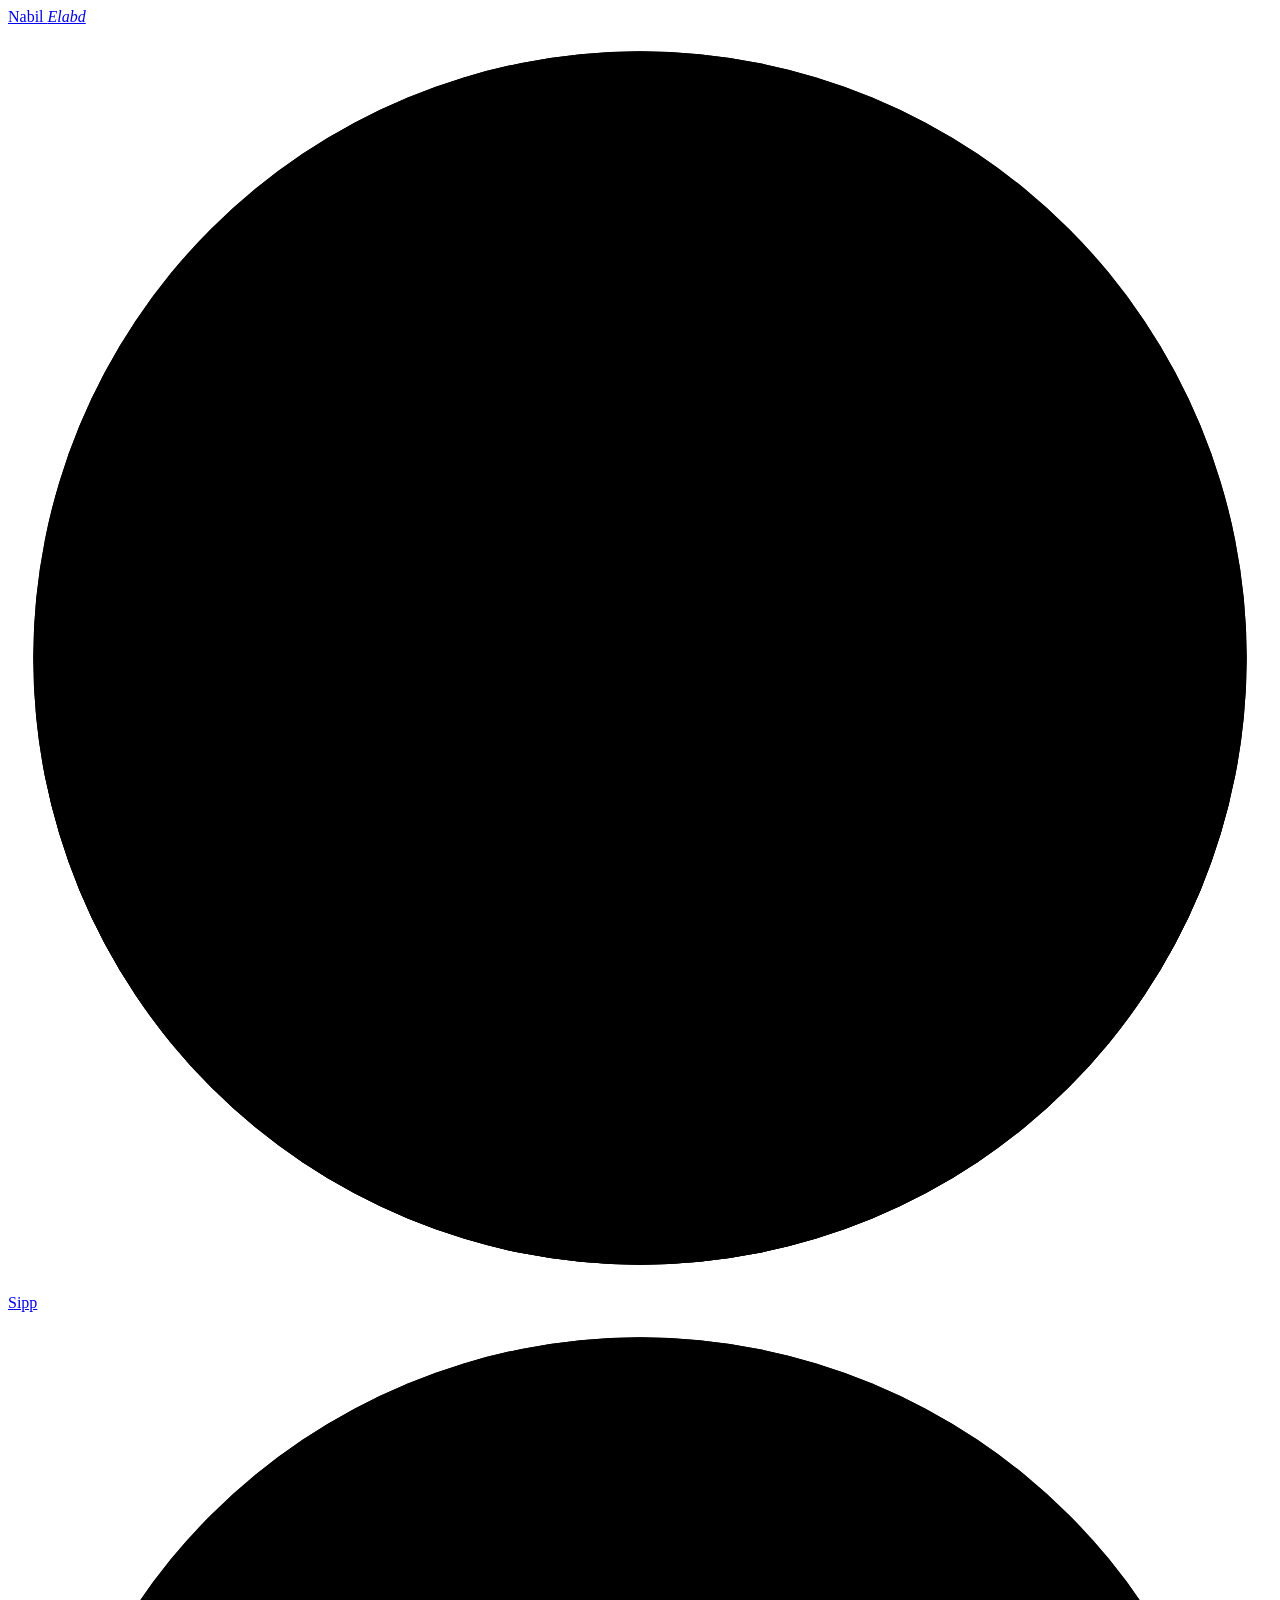
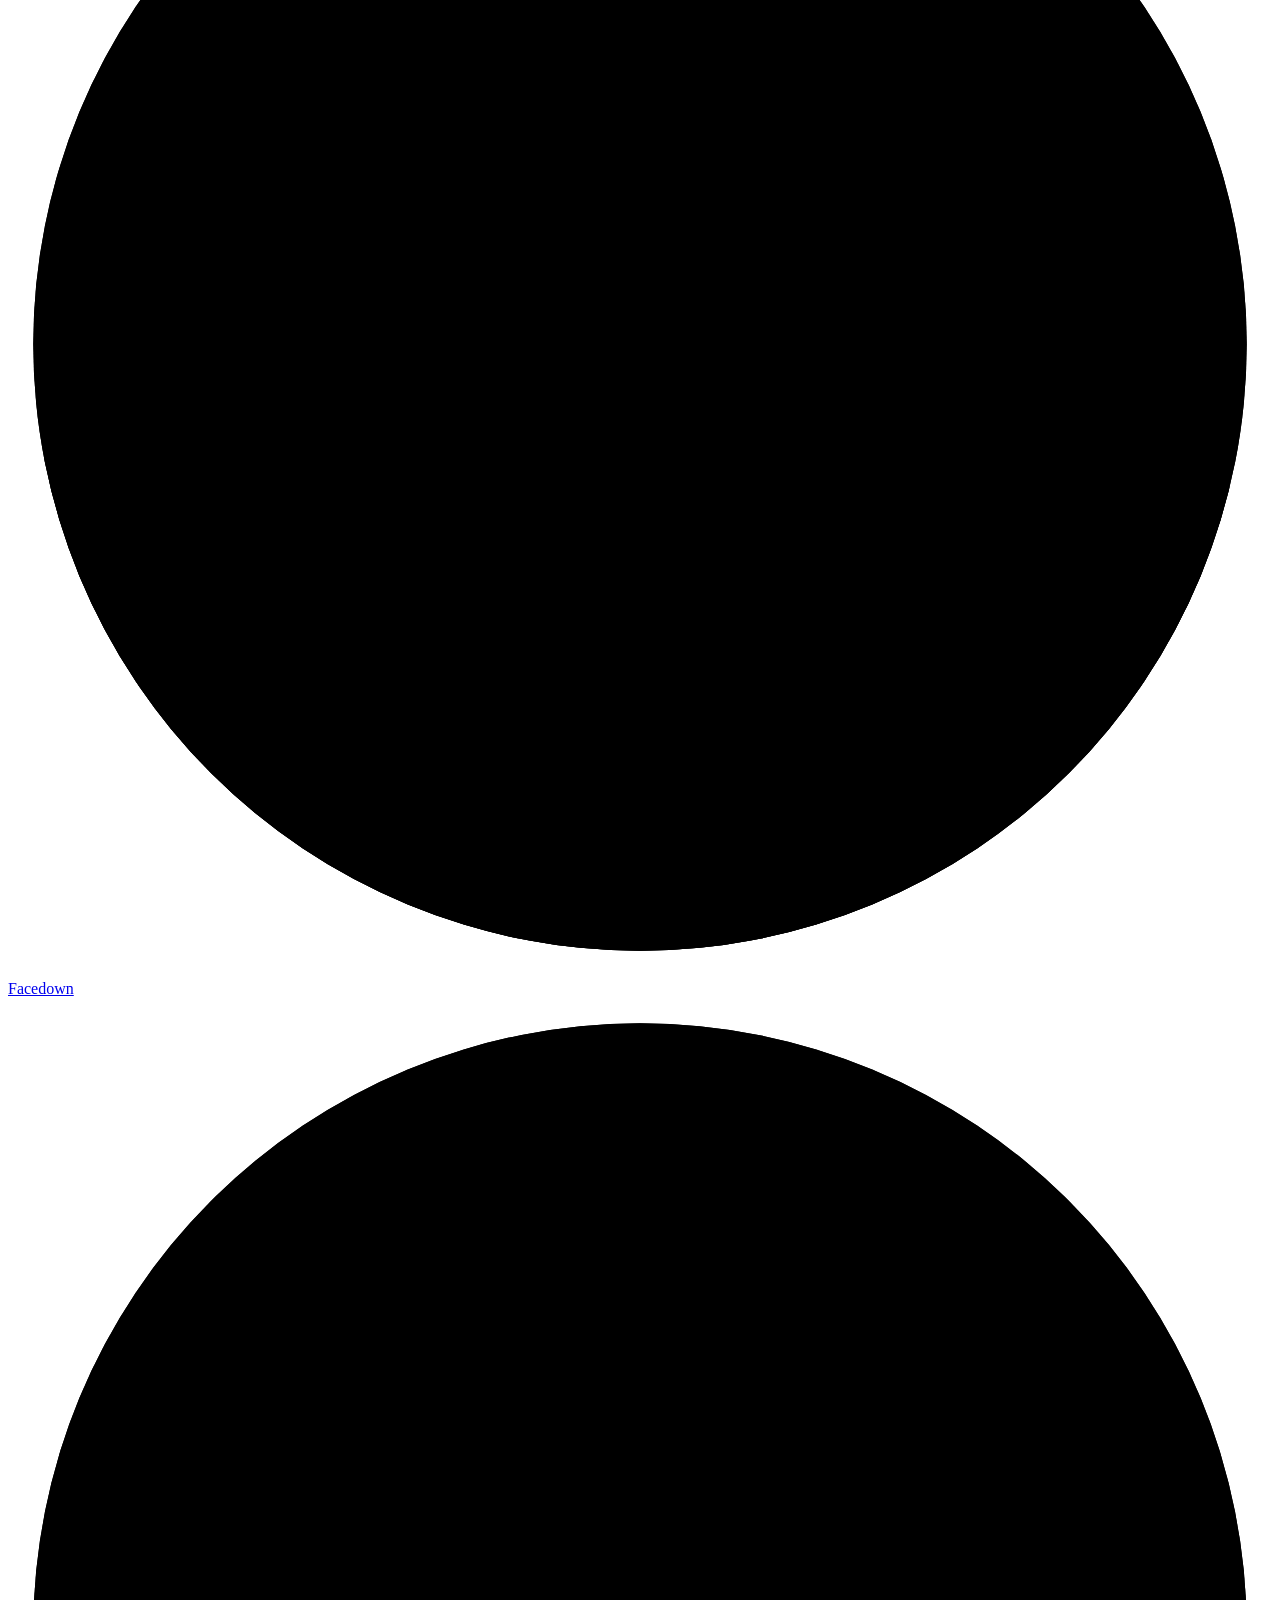
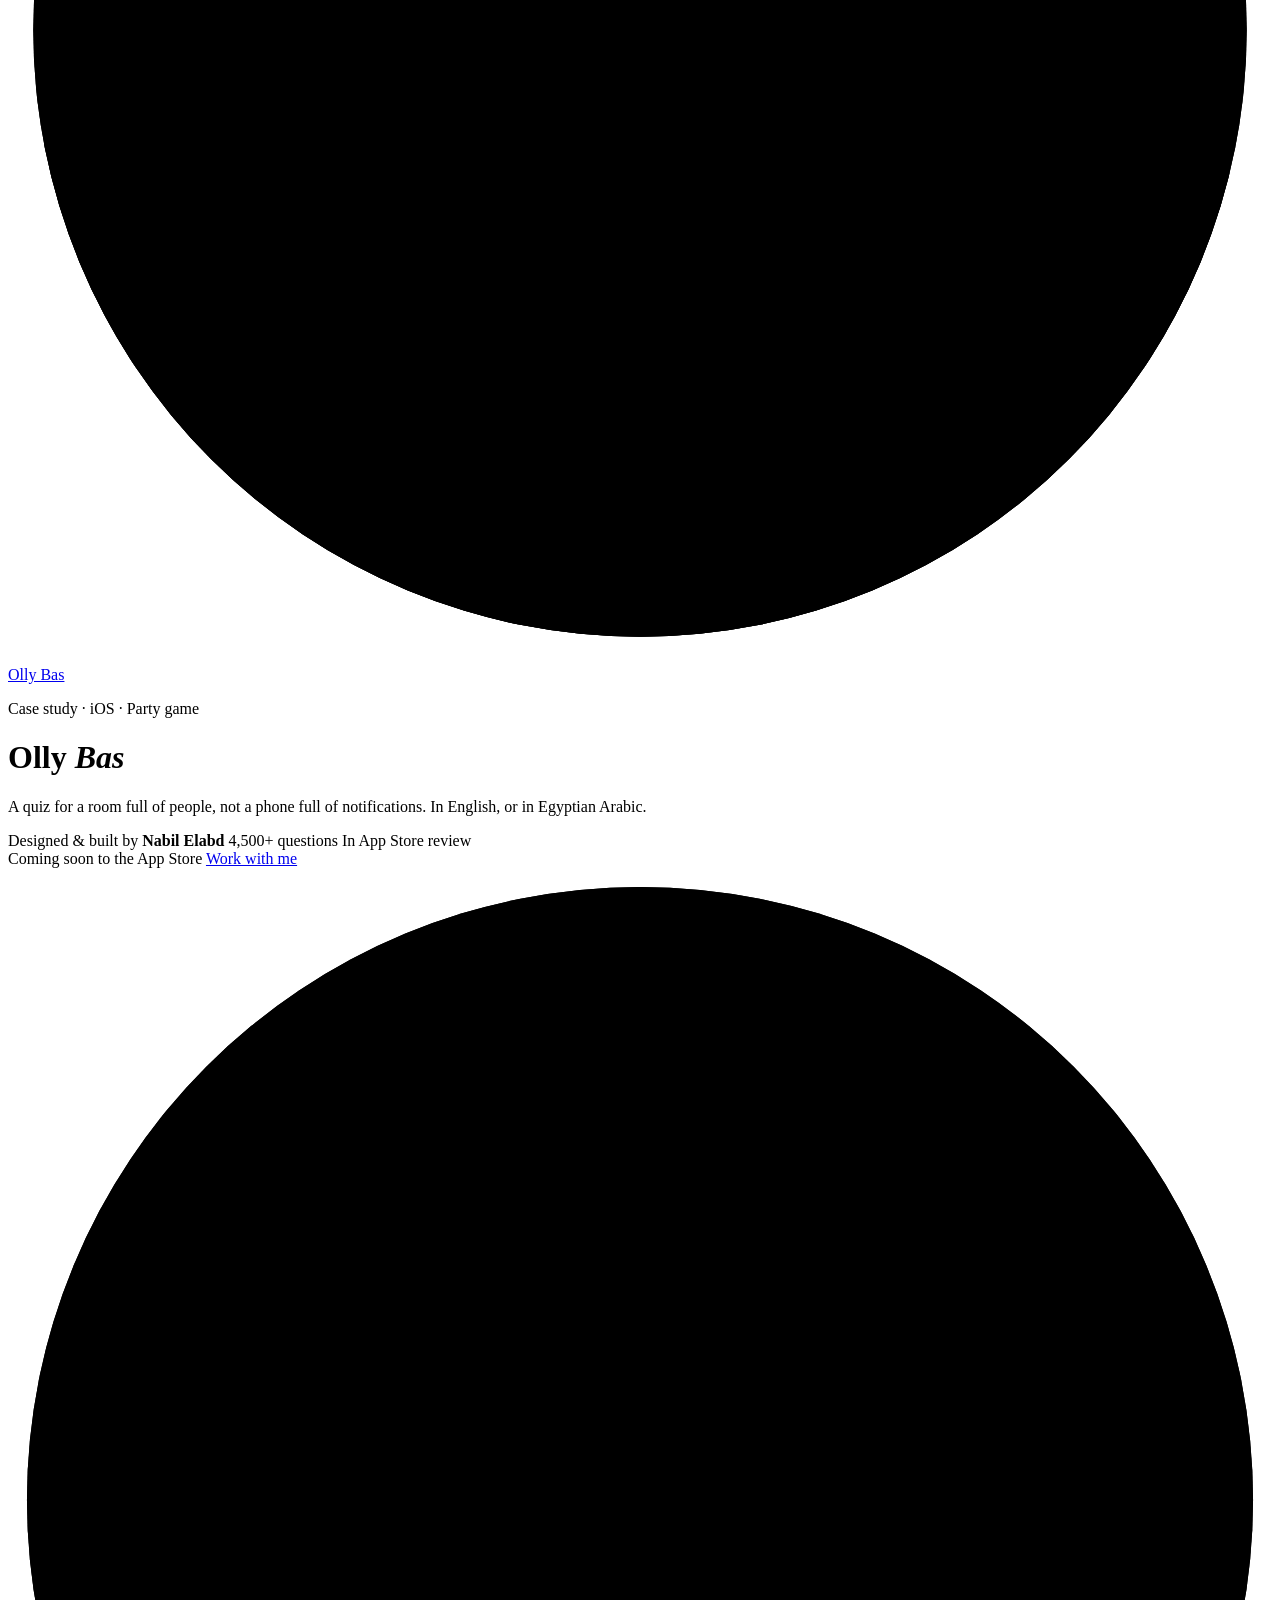
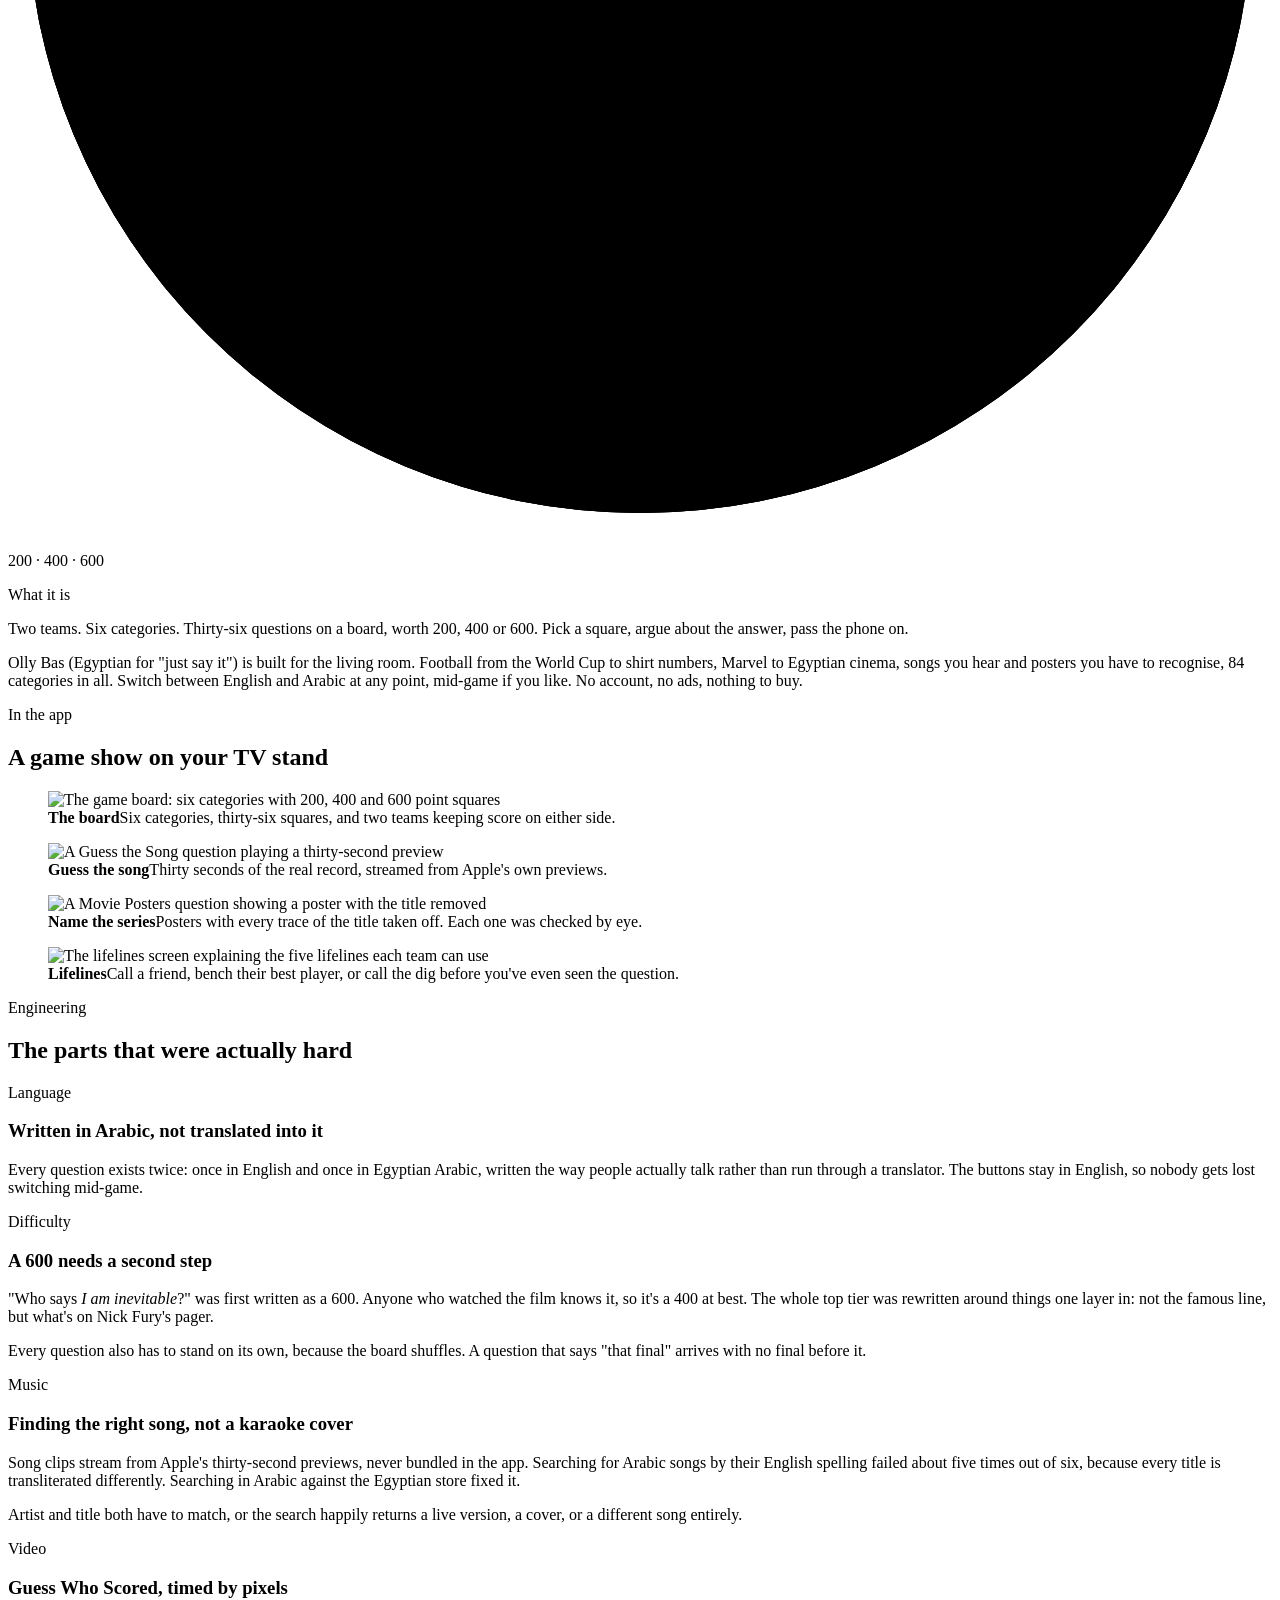
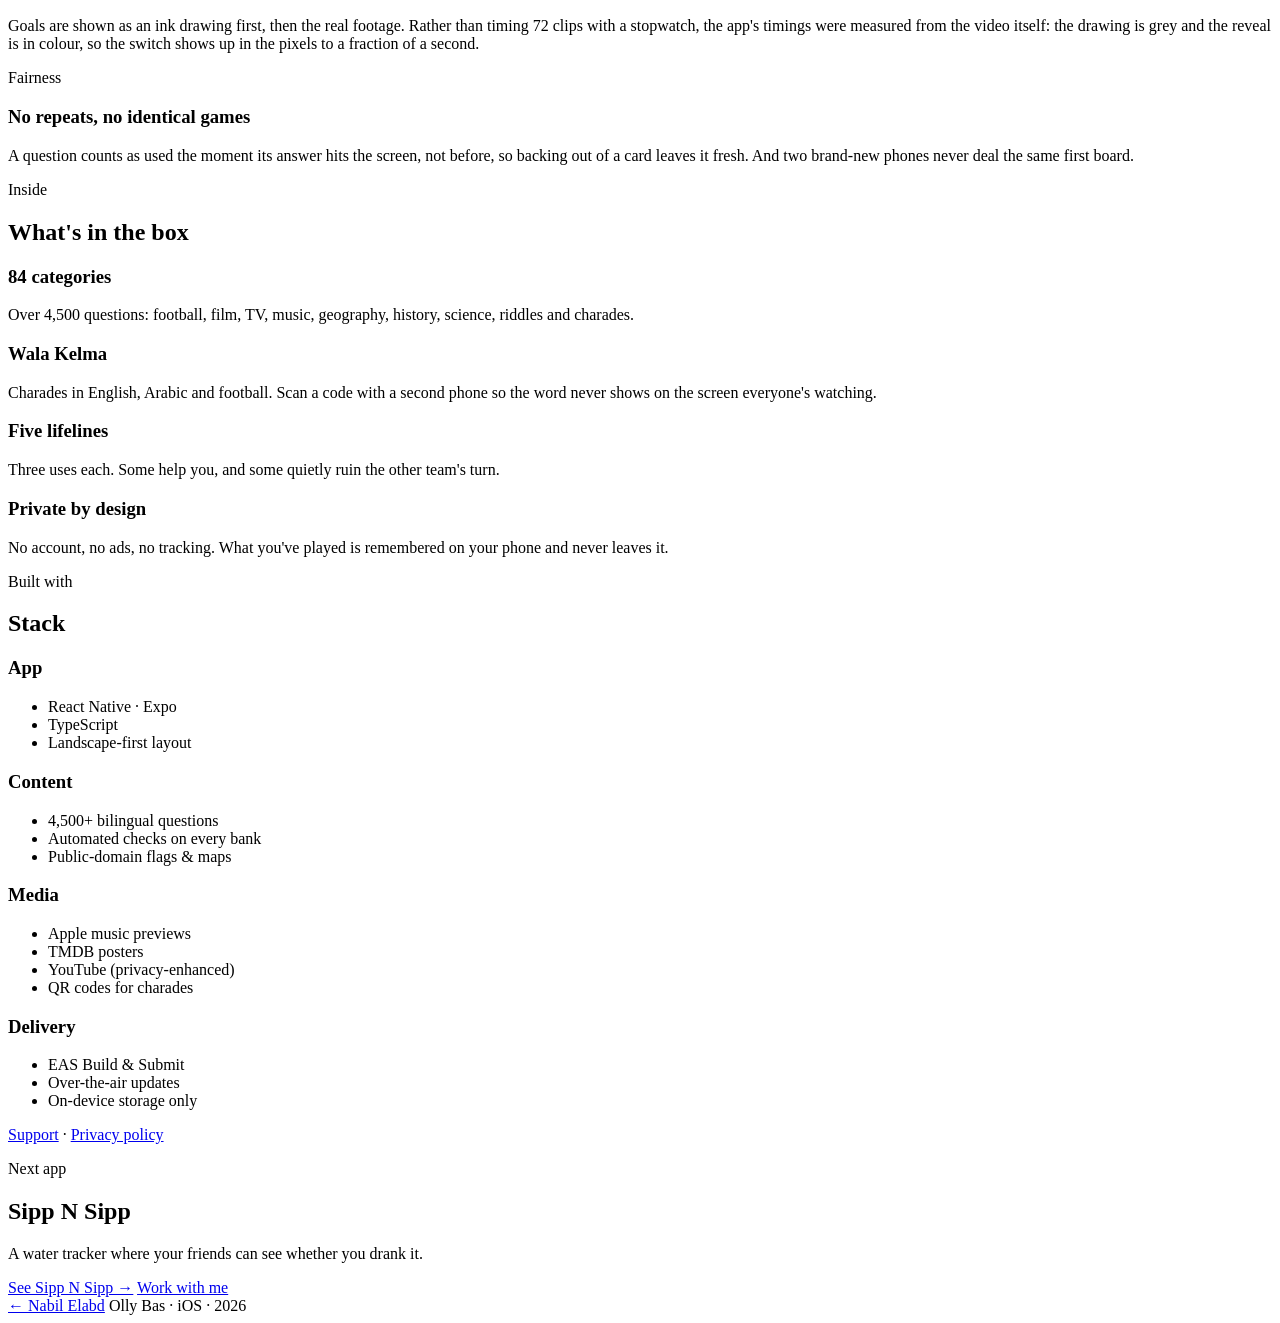
==== olly-bas/index.html @ e01f54d6 "Add Olly Bas page" ====
<!DOCTYPE html>
<html lang="en">
<head>
<meta charset="utf-8">
<meta name="viewport" content="width=device-width, initial-scale=1">
<title>Olly Bas — Nabil Elabd</title>
<meta name="description" content="Olly Bas: a party quiz for a room full of people, with 4,500 questions in English and Egyptian Arabic. Designed and built by Nabil Elabd.">
<link rel="icon" href="../assets/icons/olly-bas.png">
<link rel="preconnect" href="https://fonts.googleapis.com">
<link rel="preconnect" href="https://fonts.gstatic.com" crossorigin>
<link rel="stylesheet" href="https://fonts.googleapis.com/css2?family=Instrument+Serif:ital@0;1&family=IBM+Plex+Sans:wght@400;500;600&family=IBM+Plex+Mono:wght@400;500&display=swap">
<link rel="stylesheet" href="../assets/site.css">
<style>
  /* Olly Bas: purple and gold, from the fez */
  :root {
    --ground: #F5F2FC; --surface: #FFFFFF; --panel: #2A1466;
    --ink: #1E1238; --ink-soft: #3A2B5C; --muted: #65588A; --faint: #9488B3;
    --line: #E1D9F2; --line-soft: #ECE6F8;
    --accent: #6B3FE0; --bright: #F4B324; --bright-ink: #2A1A00;
    --on-panel: #F6F1FF; --on-panel-mut: #B9A8E6;
  }
  @media (prefers-color-scheme: dark) {
    :root {
      --ground: #0E0920; --surface: #170F31; --panel: #22164A;
      --ink: #EEE8FA; --ink-soft: #D0C5EB; --muted: #9D90C2; --faint: #7568A0;
      --line: #2A1F4A; --line-soft: #1E163A; --accent: #B69CFF;
    }
  }
</style>
</head>
<body>

<nav class="topbar" aria-label="Apps">
  <div class="shell">
    <a class="brand" href="../">Nabil <em>Elabd</em></a>
    <div class="orb-nav">
      <a class="orb-link" href="../sipp-n-sipp/" style="--orb:#22D3EE; --orb-bg:#0A1420">
        <svg class="orb" viewBox="0 0 200 200" aria-hidden="true"><defs><clipPath id="nc1"><circle cx="100" cy="100" r="96"/></clipPath><clipPath id="ni1"><circle cx="100" cy="100" r="54"/></clipPath></defs><circle class="orb-bg" cx="100" cy="100" r="96"/><g clip-path="url(#nc1)"><g class="wave-group"><path class="wave-b" opacity="0.35" d="M0,112 q25,-9 50,0 t50,0 t50,0 t50,0 t50,0 t50,0 t50,0 t50,0 L400,210 L0,210 Z"/><path class="wave-a" opacity="0.9" d="M0,120 q25,-11 50,0 t50,0 t50,0 t50,0 t50,0 t50,0 t50,0 t50,0 L400,210 L0,210 Z"/></g></g><image href="../assets/icons/sipp.png" x="46" y="46" width="108" height="108" clip-path="url(#ni1)"/><circle class="orb-ring" cx="100" cy="100" r="96" stroke-width="3"/></svg>
        <span>Sipp</span>
      </a>
      <a class="orb-link" href="../facedown/" style="--orb:#63B8FF; --orb-bg:#123D8A">
        <svg class="orb" viewBox="0 0 200 200" aria-hidden="true"><defs><clipPath id="nc2"><circle cx="100" cy="100" r="96"/></clipPath><clipPath id="ni2"><circle cx="100" cy="100" r="54"/></clipPath></defs><circle class="orb-bg" cx="100" cy="100" r="96"/><g clip-path="url(#nc2)"><g class="wave-group"><path class="wave-b" opacity="0.35" d="M0,112 q25,-9 50,0 t50,0 t50,0 t50,0 t50,0 t50,0 t50,0 t50,0 L400,210 L0,210 Z"/><path class="wave-a" opacity="0.9" d="M0,120 q25,-11 50,0 t50,0 t50,0 t50,0 t50,0 t50,0 t50,0 t50,0 L400,210 L0,210 Z"/></g></g><image href="../assets/icons/facedown.png" x="46" y="46" width="108" height="108" clip-path="url(#ni2)"/><circle class="orb-ring" cx="100" cy="100" r="96" stroke-width="3"/></svg>
        <span>Facedown</span>
      </a>
      <a class="orb-link" href="../olly-bas/" aria-current="page" style="--orb:#F4B324; --orb-bg:#2A1466">
        <svg class="orb" viewBox="0 0 200 200" aria-hidden="true"><defs><clipPath id="nc3"><circle cx="100" cy="100" r="96"/></clipPath><clipPath id="ni3"><circle cx="100" cy="100" r="54"/></clipPath></defs><circle class="orb-bg" cx="100" cy="100" r="96"/><g clip-path="url(#nc3)"><g class="wave-group"><path class="wave-b" opacity="0.35" d="M0,112 q25,-9 50,0 t50,0 t50,0 t50,0 t50,0 t50,0 t50,0 t50,0 L400,210 L0,210 Z"/><path class="wave-a" opacity="0.9" d="M0,120 q25,-11 50,0 t50,0 t50,0 t50,0 t50,0 t50,0 t50,0 t50,0 L400,210 L0,210 Z"/></g></g><image href="../assets/icons/olly-bas.png" x="46" y="46" width="108" height="108" clip-path="url(#ni3)"/><circle class="orb-ring" cx="100" cy="100" r="96" stroke-width="3"/></svg>
        <span>Olly Bas</span>
      </a>
    </div>
  </div>
</nav>

<header class="hero">
  <div class="shell hero-grid">
    <div>
      <p class="eyebrow">Case study &middot; iOS &middot; Party game</p>
      <h1>Olly <em>Bas</em></h1>
      <p class="lede">A quiz for a room full of people, not a phone full of notifications. In English, or in Egyptian Arabic.</p>
      <div class="byline">
        <span>Designed &amp; built by <strong>Nabil Elabd</strong></span>
        <span class="rule-dot" aria-hidden="true"></span>
        <span>4,500+ questions</span>
        <span class="rule-dot" aria-hidden="true"></span>
        <span>In App&nbsp;Store review</span>
      </div>
      <div class="cta-row">
        <span class="btn btn-primary" aria-disabled="true">Coming soon to the App Store</span>
        <a class="btn btn-ghost" href="../#work">Work with me</a>
      </div>
    </div>

    <div class="hero-art" style="--orb:#F4B324; --orb-bg:#2A1466">
      <svg class="orb" viewBox="0 0 200 200" role="img" aria-label="The Olly Bas app icon inside a water-filled circle">
        <defs><clipPath id="hc"><circle cx="100" cy="100" r="97"/></clipPath><clipPath id="hi"><circle cx="100" cy="100" r="62"/></clipPath></defs>
        <circle class="orb-bg" cx="100" cy="100" r="97"/>
        <g clip-path="url(#hc)"><g class="wave-group"><path class="wave-b" opacity="0.38" d="M0,112 q25,-8 50,0 t50,0 t50,0 t50,0 t50,0 t50,0 t50,0 t50,0 L400,210 L0,210 Z"/><path class="wave-a" opacity="0.92" d="M0,118 q25,-11 50,0 t50,0 t50,0 t50,0 t50,0 t50,0 t50,0 t50,0 L400,210 L0,210 Z"/></g></g>
        <image href="../assets/icons/olly-bas.png" x="38" y="38" width="124" height="124" clip-path="url(#hi)"/>
        <circle class="orb-ring" cx="100" cy="100" r="97" stroke-width="1.5"/>
      </svg>
      <p class="hero-art-caption">200 &middot; 400 &middot; 600</p>
    </div>
  </div>
</header>

<section class="band-line">
  <div class="shell">
    <div class="col">
      <p class="eyebrow">What it is</p>
      <p class="big-line">Two teams. Six categories. Thirty-six questions on a board, worth 200, 400 or 600. Pick a square, argue about the answer, pass the phone on.</p>
      <p class="quiet">Olly Bas (Egyptian for "just say it") is built for the living room. Football from the World Cup to shirt numbers, Marvel to Egyptian cinema, songs you hear and posters you have to recognise, 84 categories in all. Switch between English and Arabic at any point, mid-game if you like. No account, no ads, nothing to buy.</p>
    </div>
  </div>
</section>

<section class="panel-band">
  <div class="shell">
    <p class="eyebrow">In the app</p>
    <h2>A game show on your TV stand</h2>
    <div class="shot-row wide">
      <figure class="shot">
        <img src="../assets/shots/olly-bas/03_board.jpg" alt="The game board: six categories with 200, 400 and 600 point squares" loading="lazy">
        <figcaption><b>The board</b>Six categories, thirty-six squares, and two teams keeping score on either side.</figcaption>
      </figure>
      <figure class="shot">
        <img src="../assets/shots/olly-bas/05_song.jpg" alt="A Guess the Song question playing a thirty-second preview" loading="lazy">
        <figcaption><b>Guess the song</b>Thirty seconds of the real record, streamed from Apple's own previews.</figcaption>
      </figure>
      <figure class="shot">
        <img src="../assets/shots/olly-bas/04_poster.jpg" alt="A Movie Posters question showing a poster with the title removed" loading="lazy">
        <figcaption><b>Name the series</b>Posters with every trace of the title taken off. Each one was checked by eye.</figcaption>
      </figure>
      <figure class="shot">
        <img src="../assets/shots/olly-bas/02_lifelines.jpg" alt="The lifelines screen explaining the five lifelines each team can use" loading="lazy">
        <figcaption><b>Lifelines</b>Call a friend, bench their best player, or call the dig before you've even seen the question.</figcaption>
      </figure>
    </div>
  </div>
</section>

<section>
  <div class="shell">
    <div class="section-head">
      <p class="eyebrow">Engineering</p>
      <h2>The parts that were actually hard</h2>
    </div>
    <div class="problems">
      <article class="problem">
        <p class="problem-tag">Language</p>
        <div>
          <h3>Written in Arabic, not translated into it</h3>
          <p>Every question exists twice: once in English and once in Egyptian Arabic, written the way people actually talk rather than run through a translator. The buttons stay in English, so nobody gets lost switching mid-game.</p>
        </div>
      </article>
      <article class="problem">
        <p class="problem-tag">Difficulty</p>
        <div>
          <h3>A 600 needs a second step</h3>
          <p>"Who says <em>I am inevitable</em>?" was first written as a 600. Anyone who watched the film knows it, so it's a 400 at best. The whole top tier was rewritten around things one layer in: not the famous line, but what's on Nick Fury's pager.</p>
          <p>Every question also has to stand on its own, because the board shuffles. A question that says "that final" arrives with no final before it.</p>
        </div>
      </article>
      <article class="problem">
        <p class="problem-tag">Music</p>
        <div>
          <h3>Finding the right song, not a karaoke cover</h3>
          <p>Song clips stream from Apple's thirty-second previews, never bundled in the app. Searching for Arabic songs by their English spelling failed about five times out of six, because every title is transliterated differently. Searching in Arabic against the Egyptian store fixed it.</p>
          <p>Artist and title both have to match, or the search happily returns a live version, a cover, or a different song entirely.</p>
        </div>
      </article>
      <article class="problem">
        <p class="problem-tag">Video</p>
        <div>
          <h3>Guess Who Scored, timed by pixels</h3>
          <p>Goals are shown as an ink drawing first, then the real footage. Rather than timing 72 clips with a stopwatch, the app's timings were measured from the video itself: the drawing is grey and the reveal is in colour, so the switch shows up in the pixels to a fraction of a second.</p>
        </div>
      </article>
      <article class="problem">
        <p class="problem-tag">Fairness</p>
        <div>
          <h3>No repeats, no identical games</h3>
          <p>A question counts as used the moment its answer hits the screen, not before, so backing out of a card leaves it fresh. And two brand-new phones never deal the same first board.</p>
        </div>
      </article>
    </div>
  </div>
</section>

<section class="band-line">
  <div class="shell">
    <div class="section-head">
      <p class="eyebrow">Inside</p>
      <h2>What's in the box</h2>
    </div>
    <div class="grid-cards">
      <div><h3>84 categories</h3><p>Over 4,500 questions: football, film, TV, music, geography, history, science, riddles and charades.</p></div>
      <div><h3>Wala Kelma</h3><p>Charades in English, Arabic and football. Scan a code with a second phone so the word never shows on the screen everyone's watching.</p></div>
      <div><h3>Five lifelines</h3><p>Three uses each. Some help you, and some quietly ruin the other team's turn.</p></div>
      <div><h3>Private by design</h3><p>No account, no ads, no tracking. What you've played is remembered on your phone and never leaves it.</p></div>
    </div>
  </div>
</section>

<section class="band-line">
  <div class="shell">
    <div class="section-head">
      <p class="eyebrow">Built with</p>
      <h2>Stack</h2>
    </div>
    <div class="stack-grid">
      <div><h3>App</h3><ul><li>React Native &middot; Expo</li><li>TypeScript</li><li>Landscape-first layout</li></ul></div>
      <div><h3>Content</h3><ul><li>4,500+ bilingual questions</li><li>Automated checks on every bank</li><li>Public-domain flags &amp; maps</li></ul></div>
      <div><h3>Media</h3><ul><li>Apple music previews</li><li>TMDB posters</li><li>YouTube (privacy-enhanced)</li><li>QR codes for charades</li></ul></div>
      <div><h3>Delivery</h3><ul><li>EAS Build &amp; Submit</li><li>Over-the-air updates</li><li>On-device storage only</li></ul></div>
    </div>
    <p class="quiet" style="font-size:var(--step--1);">
      <a href="support.html">Support</a> &middot; <a href="privacy.html">Privacy policy</a>
    </p>
  </div>
</section>

<section class="panel-band">
  <div class="shell next">
    <div>
      <p class="eyebrow">Next app</p>
      <h2>Sipp N Sipp</h2>
      <p class="hire-lede">A water tracker where your friends can see whether you drank it.</p>
    </div>
    <div class="cta-row" style="margin-top:0;">
      <a class="btn btn-bright" href="../sipp-n-sipp/">See Sipp N Sipp &rarr;</a>
      <a class="btn btn-outline" href="../#contact">Work with me</a>
    </div>
  </div>
</section>

<footer>
  <div class="shell">
    <a href="../">&larr; Nabil Elabd</a>
    <span>Olly Bas &middot; iOS &middot; 2026</span>
  </div>
</footer>

</body>
</html>
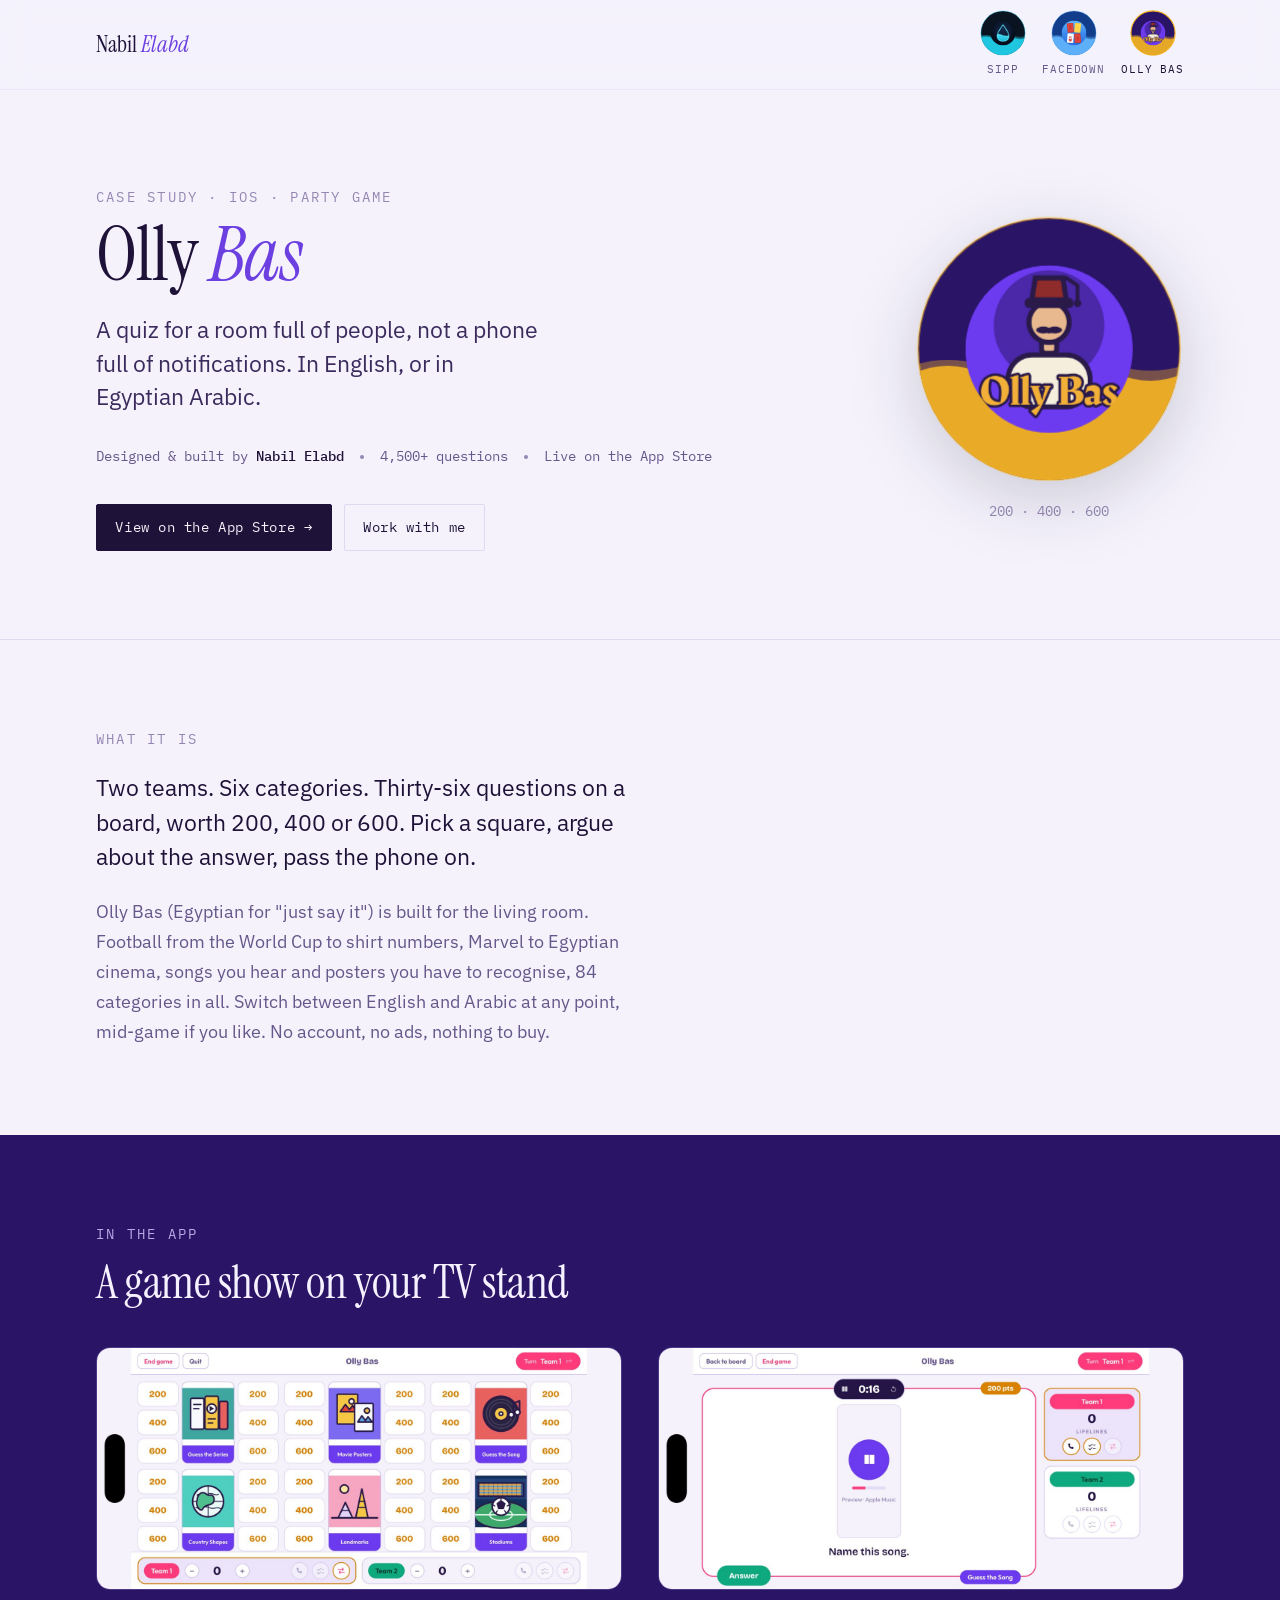
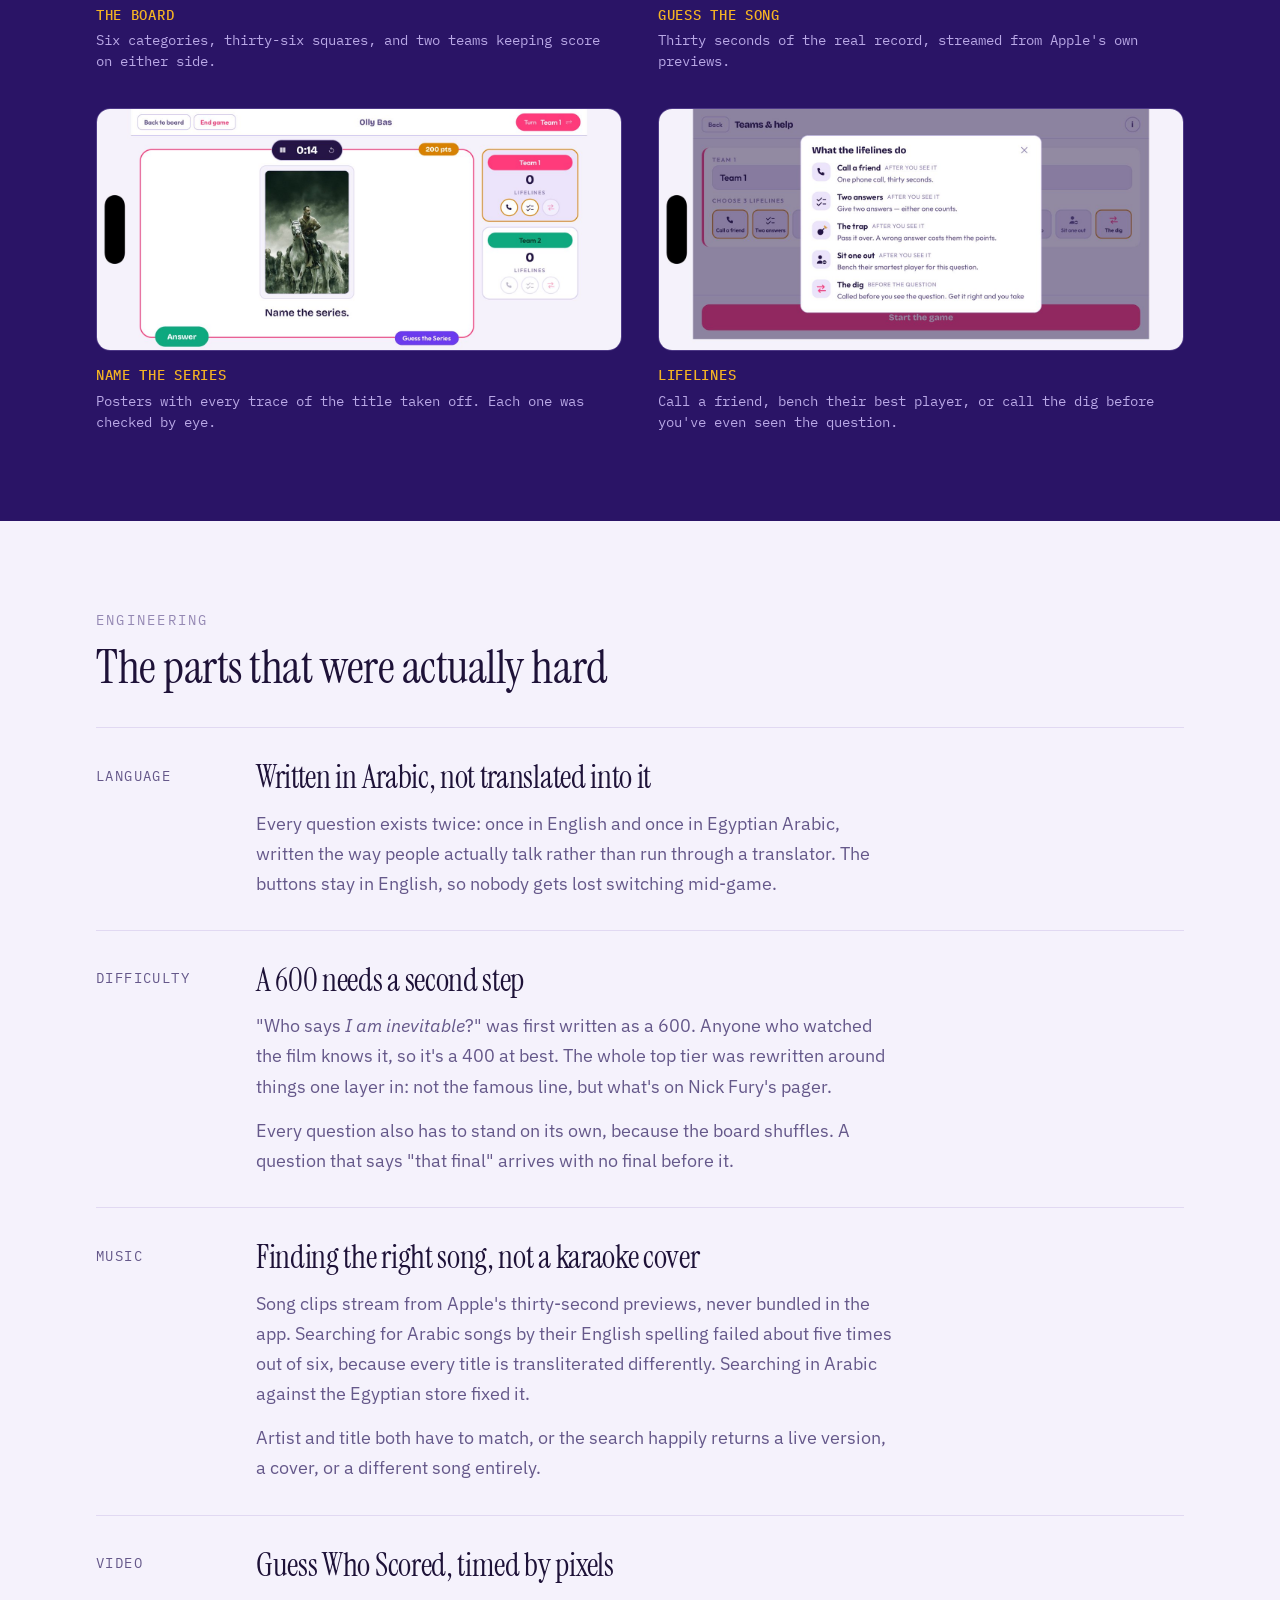
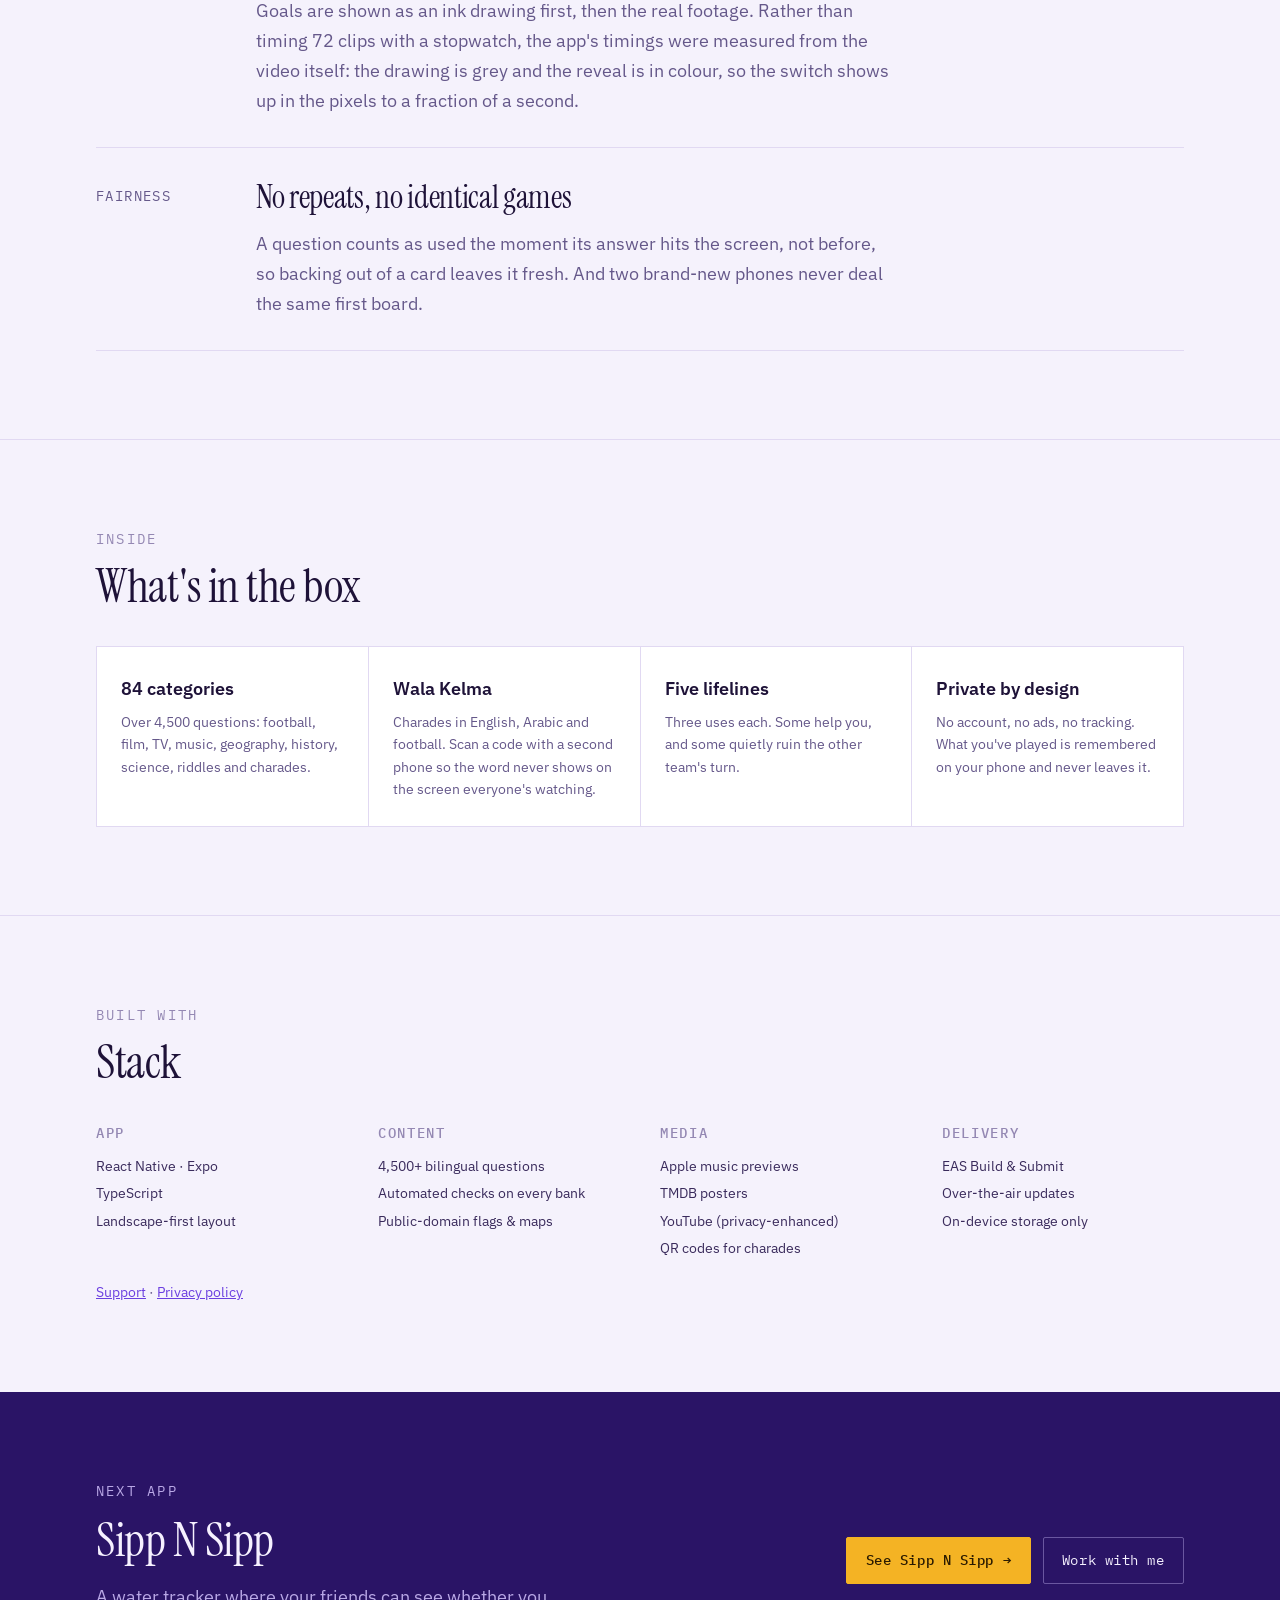
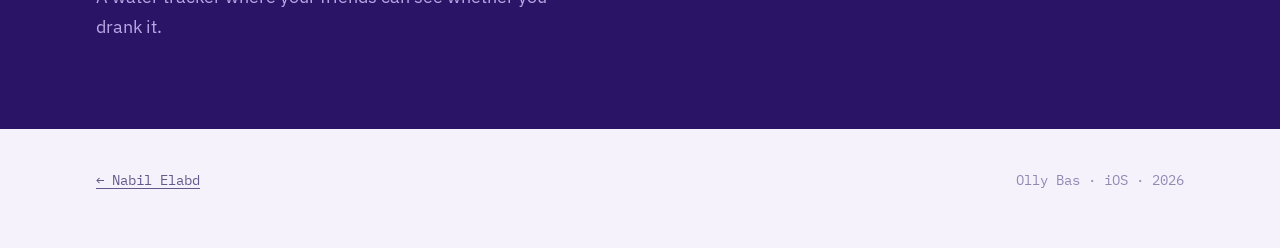
==== commit ed025e7b: "Olly Bas is live on the App Store" ====
--- a/olly-bas/index.html
+++ b/olly-bas/index.html
@@ -61,10 +61,10 @@
         <span class="rule-dot" aria-hidden="true"></span>
         <span>4,500+ questions</span>
         <span class="rule-dot" aria-hidden="true"></span>
-        <span>In App&nbsp;Store review</span>
+        <span>Live on the App&nbsp;Store</span>
       </div>
       <div class="cta-row">
-        <span class="btn btn-primary" aria-disabled="true">Coming soon to the App Store</span>
+        <a class="btn btn-primary" href="https://apps.apple.com/app/id6810746181">View on the App Store &rarr;</a>
         <a class="btn btn-ghost" href="../#work">Work with me</a>
       </div>
     </div>
--- a/assets/site.css
+++ b/assets/site.css
@@ -0,0 +1,300 @@
+/* Shared styles for every page. Colour comes only from tokens, which each
+   page sets for itself (see the <style> block at the top of each page). */
+
+* { box-sizing: border-box; }
+
+:root {
+  --measure: 34rem;
+  --shell: 68rem;
+
+  --step--1: clamp(0.80rem, 0.77rem + 0.13vw, 0.87rem);
+  --step-0:  clamp(1.02rem, 0.98rem + 0.20vw, 1.14rem);
+  --step-1:  clamp(1.22rem, 1.14rem + 0.38vw, 1.44rem);
+  --step-2:  clamp(1.55rem, 1.40rem + 0.72vw, 1.98rem);
+  --step-3:  clamp(2.05rem, 1.75rem + 1.45vw, 2.95rem);
+  --step-4:  clamp(2.75rem, 2.05rem + 3.40vw, 4.90rem);
+  --step-5:  clamp(3.2rem, 2.2rem + 5vw, 6.6rem);
+
+  --mono: "IBM Plex Mono", ui-monospace, SFMono-Regular, Menlo, monospace;
+  --sans: "IBM Plex Sans", ui-sans-serif, system-ui, -apple-system, "Segoe UI", sans-serif;
+  --serif: "Instrument Serif", "Iowan Old Style", Georgia, serif;
+}
+
+html { scroll-behavior: smooth; }
+
+body {
+  margin: 0;
+  background: var(--ground);
+  color: var(--ink);
+  font-family: var(--sans);
+  font-size: var(--step-0);
+  line-height: 1.65;
+  -webkit-font-smoothing: antialiased;
+  overflow-x: hidden;
+}
+
+h1, h2, h3 {
+  font-family: var(--serif);
+  font-weight: 400;
+  text-wrap: balance;
+  letter-spacing: -0.01em;
+  margin: 0;
+}
+
+p { margin: 0; }
+a { color: var(--accent); }
+img { max-width: 100%; }
+
+a:focus-visible, .btn:focus-visible, .orb-link:focus-visible {
+  outline: 2px solid var(--accent);
+  outline-offset: 3px;
+  border-radius: 3px;
+}
+
+.shell { width: min(100% - 2.5rem, var(--shell)); margin-inline: auto; }
+.col { width: min(100%, var(--measure)); }
+
+.eyebrow {
+  font-family: var(--mono);
+  font-size: var(--step--1);
+  letter-spacing: 0.16em;
+  text-transform: uppercase;
+  color: var(--faint);
+}
+
+/* ---------- top bar with the app orbs ---------- */
+.topbar {
+  position: sticky;
+  top: 0;
+  z-index: 20;
+  background: color-mix(in srgb, var(--ground) 82%, transparent);
+  backdrop-filter: blur(14px);
+  -webkit-backdrop-filter: blur(14px);
+  border-bottom: 1px solid var(--line-soft);
+}
+
+.topbar .shell {
+  display: flex;
+  align-items: center;
+  justify-content: space-between;
+  gap: 1rem;
+  padding-block: 0.6rem;
+}
+
+.brand {
+  font-family: var(--serif);
+  font-size: 1.45rem;
+  color: var(--ink);
+  text-decoration: none;
+  white-space: nowrap;
+}
+
+.brand em { color: var(--accent); }
+
+.orb-nav { display: flex; align-items: center; gap: clamp(0.6rem, 2vw, 1rem); }
+
+/* ---------- the orb: a water-filled circle holding an app icon ---------- */
+.orb-link {
+  display: grid;
+  justify-items: center;
+  gap: 0.35rem;
+  text-decoration: none;
+  color: var(--muted);
+  font-family: var(--mono);
+  font-size: 0.68rem;
+  letter-spacing: 0.08em;
+  text-transform: uppercase;
+}
+
+.orb {
+  display: block;
+  width: 46px;
+  height: 46px;
+  overflow: visible;
+  transition: transform 0.25s cubic-bezier(0.22, 0.9, 0.3, 1);
+}
+
+.orb-link:hover .orb { transform: translateY(-2px) scale(1.06); }
+.orb-link[aria-current="page"] { color: var(--ink); }
+.orb-link[aria-current="page"] .orb-ring { opacity: 1; stroke-width: 5; }
+
+/* Presentation attributes can't read custom properties, so colour is set here. */
+.orb-bg   { fill: var(--orb-bg, #0A1420); }
+.orb-ring { fill: none; stroke: var(--orb, #22D3EE); opacity: 0.55; }
+.wave-a, .wave-b { fill: var(--orb, #22D3EE); }
+
+.wave-group, .wave-a, .wave-b { transform-box: view-box; transform-origin: 0 0; }
+.wave-group { animation: rise 1.5s cubic-bezier(0.22, 0.9, 0.3, 1) both; }
+.wave-a { animation: drift 7s linear infinite; }
+.wave-b { animation: drift 4.6s linear infinite reverse; }
+
+@keyframes drift { from { transform: translateX(0); } to { transform: translateX(-100px); } }
+@keyframes rise  { from { transform: translateY(150px); } to { transform: translateY(0); } }
+
+@media (prefers-reduced-motion: reduce) {
+  .wave-a, .wave-b, .wave-group, .reveal { animation: none !important; }
+  * { transition-duration: 0.01ms !important; }
+  html { scroll-behavior: auto; }
+}
+
+@media (max-width: 34rem) {
+  .brand { font-size: 1.2rem; }
+  .orb { width: 40px; height: 40px; }
+  .orb-link span { display: none; }
+}
+
+/* ---------- buttons ---------- */
+.cta-row { display: flex; flex-wrap: wrap; gap: 0.75rem; margin-top: 2.2rem; }
+
+.btn {
+  display: inline-flex;
+  align-items: center;
+  gap: 0.55rem;
+  padding: 0.7rem 1.15rem;
+  border-radius: 2px;
+  font-family: var(--mono);
+  font-size: var(--step--1);
+  letter-spacing: 0.04em;
+  text-decoration: none;
+  transition: transform 0.15s ease, background 0.2s ease, border-color 0.2s ease, color 0.2s ease;
+}
+
+.btn:hover { transform: translateY(-1px); }
+.btn-primary { background: var(--ink); color: var(--ground); border: 1px solid var(--ink); }
+.btn-ghost { background: transparent; color: var(--ink); border: 1px solid var(--line); }
+.btn-ghost:hover { border-color: var(--accent); color: var(--accent); }
+.btn-bright { background: var(--bright); color: var(--bright-ink); border: 1px solid var(--bright); font-weight: 500; }
+.btn-outline { background: transparent; color: var(--on-panel); border: 1px solid color-mix(in srgb, var(--on-panel-mut) 45%, transparent); }
+.btn-outline:hover { border-color: var(--bright); color: var(--bright); }
+.btn[aria-disabled="true"] { opacity: 0.6; pointer-events: none; }
+
+/* ---------- app page hero ---------- */
+.hero { padding-block: clamp(3rem, 8vw, 6rem) clamp(3rem, 7vw, 5.5rem); }
+
+.hero-grid {
+  display: grid;
+  grid-template-columns: minmax(0, 1fr) auto;
+  gap: clamp(2rem, 5vw, 4.5rem);
+  align-items: center;
+}
+
+@media (max-width: 46rem) {
+  .hero-grid { grid-template-columns: minmax(0, 1fr); }
+  .hero-art { order: -1; justify-self: start; }
+}
+
+.hero h1 { font-size: var(--step-4); line-height: 0.95; margin-top: 0.6rem; }
+.hero h1 em { font-style: italic; color: var(--accent); }
+
+.lede { font-size: var(--step-1); line-height: 1.45; color: var(--ink-soft); margin-top: 1.4rem; max-width: 32ch; }
+
+.byline {
+  display: flex;
+  flex-wrap: wrap;
+  align-items: center;
+  gap: 0.6rem 1rem;
+  margin-top: 2rem;
+  font-family: var(--mono);
+  font-size: var(--step--1);
+  color: var(--muted);
+}
+
+.byline strong { font-weight: 500; color: var(--ink); }
+.rule-dot { width: 4px; height: 4px; border-radius: 50%; background: var(--faint); }
+
+.hero-art { display: grid; place-items: center; justify-self: end; }
+.hero-art .orb { width: clamp(190px, 26vw, 270px); height: auto; filter: drop-shadow(0 18px 34px rgba(10, 20, 32, 0.18)); }
+.hero-art-caption { margin-top: 1rem; font-family: var(--mono); font-size: var(--step--1); color: var(--faint); text-align: center; }
+
+/* ---------- sections ---------- */
+section { padding-block: clamp(3rem, 7vw, 5.5rem); }
+.band-line { border-top: 1px solid var(--line); }
+.section-head { margin-bottom: 2.2rem; }
+.section-head h2 { font-size: var(--step-3); line-height: 1.05; margin-top: 0.7rem; }
+.big-line { margin-top: 1.2rem; font-size: var(--step-1); line-height: 1.5; }
+.quiet { margin-top: 1.4rem; color: var(--muted); }
+
+/* ---------- dark screenshot band ---------- */
+.panel-band { background: var(--panel); color: var(--on-panel); }
+.panel-band .eyebrow { color: var(--on-panel-mut); }
+.panel-band h2 { color: var(--on-panel); font-size: var(--step-3); line-height: 1.05; margin-top: 0.8rem; }
+
+.shot-row {
+  display: grid;
+  grid-template-columns: repeat(var(--shot-cols, 3), minmax(0, 1fr));
+  gap: clamp(1rem, 3vw, 2.25rem);
+  margin-top: 2.5rem;
+}
+
+.shot-row.wide { --shot-cols: 2; }
+
+@media (max-width: 46rem) {
+  .shot-row { grid-template-columns: minmax(0, 1fr); max-width: 20rem; margin-inline: auto; }
+  .shot-row.wide { max-width: none; }
+}
+
+.shot { margin: 0; }
+.shot img {
+  width: 100%;
+  height: auto;
+  display: block;
+  border-radius: 14px;
+  border: 1px solid color-mix(in srgb, var(--on-panel-mut) 25%, transparent);
+}
+
+.shot figcaption { margin-top: 0.9rem; font-family: var(--mono); font-size: var(--step--1); color: var(--on-panel-mut); line-height: 1.5; }
+.shot figcaption b { display: block; color: var(--bright); font-weight: 500; letter-spacing: 0.05em; text-transform: uppercase; margin-bottom: 0.3rem; }
+
+/* ---------- hard problems ---------- */
+.problems { display: grid; margin-top: 0.5rem; border-top: 1px solid var(--line); }
+
+.problem {
+  display: grid;
+  grid-template-columns: 7.5rem minmax(0, 1fr);
+  gap: clamp(1rem, 4vw, 2.5rem);
+  padding-block: 2rem;
+  border-bottom: 1px solid var(--line);
+}
+
+@media (max-width: 46rem) { .problem { grid-template-columns: minmax(0, 1fr); gap: 0.75rem; } }
+
+.problem-tag { font-family: var(--mono); font-size: var(--step--1); letter-spacing: 0.1em; text-transform: uppercase; color: var(--accent); line-height: 1.5; padding-top: 0.35rem; }
+.problem h3 { font-size: var(--step-2); line-height: 1.15; margin-bottom: 0.7rem; }
+.problem p { color: var(--muted); max-width: 58ch; }
+.problem p + p { margin-top: 0.9rem; }
+
+/* ---------- feature grid ---------- */
+.grid-cards {
+  display: grid;
+  grid-template-columns: repeat(auto-fit, minmax(15rem, 1fr));
+  gap: 1px;
+  background: var(--line);
+  border: 1px solid var(--line);
+  margin-top: 2rem;
+}
+
+.grid-cards > div { background: var(--surface); padding: 1.6rem 1.5rem; }
+.grid-cards h3 { font-family: var(--sans); font-size: var(--step-0); font-weight: 600; letter-spacing: 0; margin-bottom: 0.5rem; }
+.grid-cards p { font-size: var(--step--1); color: var(--muted); line-height: 1.6; }
+
+/* ---------- stack ---------- */
+.stack-grid { display: grid; grid-template-columns: repeat(auto-fit, minmax(13rem, 1fr)); gap: 2rem 2.5rem; margin-top: 1rem; }
+.stack-grid h3 { font-family: var(--mono); font-size: var(--step--1); font-weight: 500; letter-spacing: 0.12em; text-transform: uppercase; color: var(--faint); margin-bottom: 0.7rem; }
+.stack-grid ul { list-style: none; margin: 0; padding: 0; display: grid; gap: 0.4rem; }
+.stack-grid li { font-size: var(--step--1); color: var(--ink-soft); line-height: 1.5; }
+
+/* ---------- next app / contact band ---------- */
+.next { display: flex; flex-wrap: wrap; align-items: center; justify-content: space-between; gap: 1.5rem; }
+.next h2 { font-size: var(--step-3); line-height: 1.05; margin-top: 0.8rem; }
+.next p.hire-lede { color: var(--on-panel-mut); margin-top: 1rem; max-width: 42ch; }
+
+footer { padding-block: 2.5rem 3.5rem; font-family: var(--mono); font-size: var(--step--1); color: var(--faint); }
+footer .shell { display: flex; flex-wrap: wrap; justify-content: space-between; gap: 1rem; }
+footer a { color: var(--muted); text-underline-offset: 3px; }
+
+/* ---------- gentle entrance ---------- */
+.reveal { animation: up 0.9s cubic-bezier(0.22, 0.9, 0.3, 1) both; }
+.reveal.d1 { animation-delay: 0.12s; }
+.reveal.d2 { animation-delay: 0.24s; }
+.reveal.d3 { animation-delay: 0.36s; }
+@keyframes up { from { opacity: 0; transform: translateY(14px); } to { opacity: 1; transform: none; } }
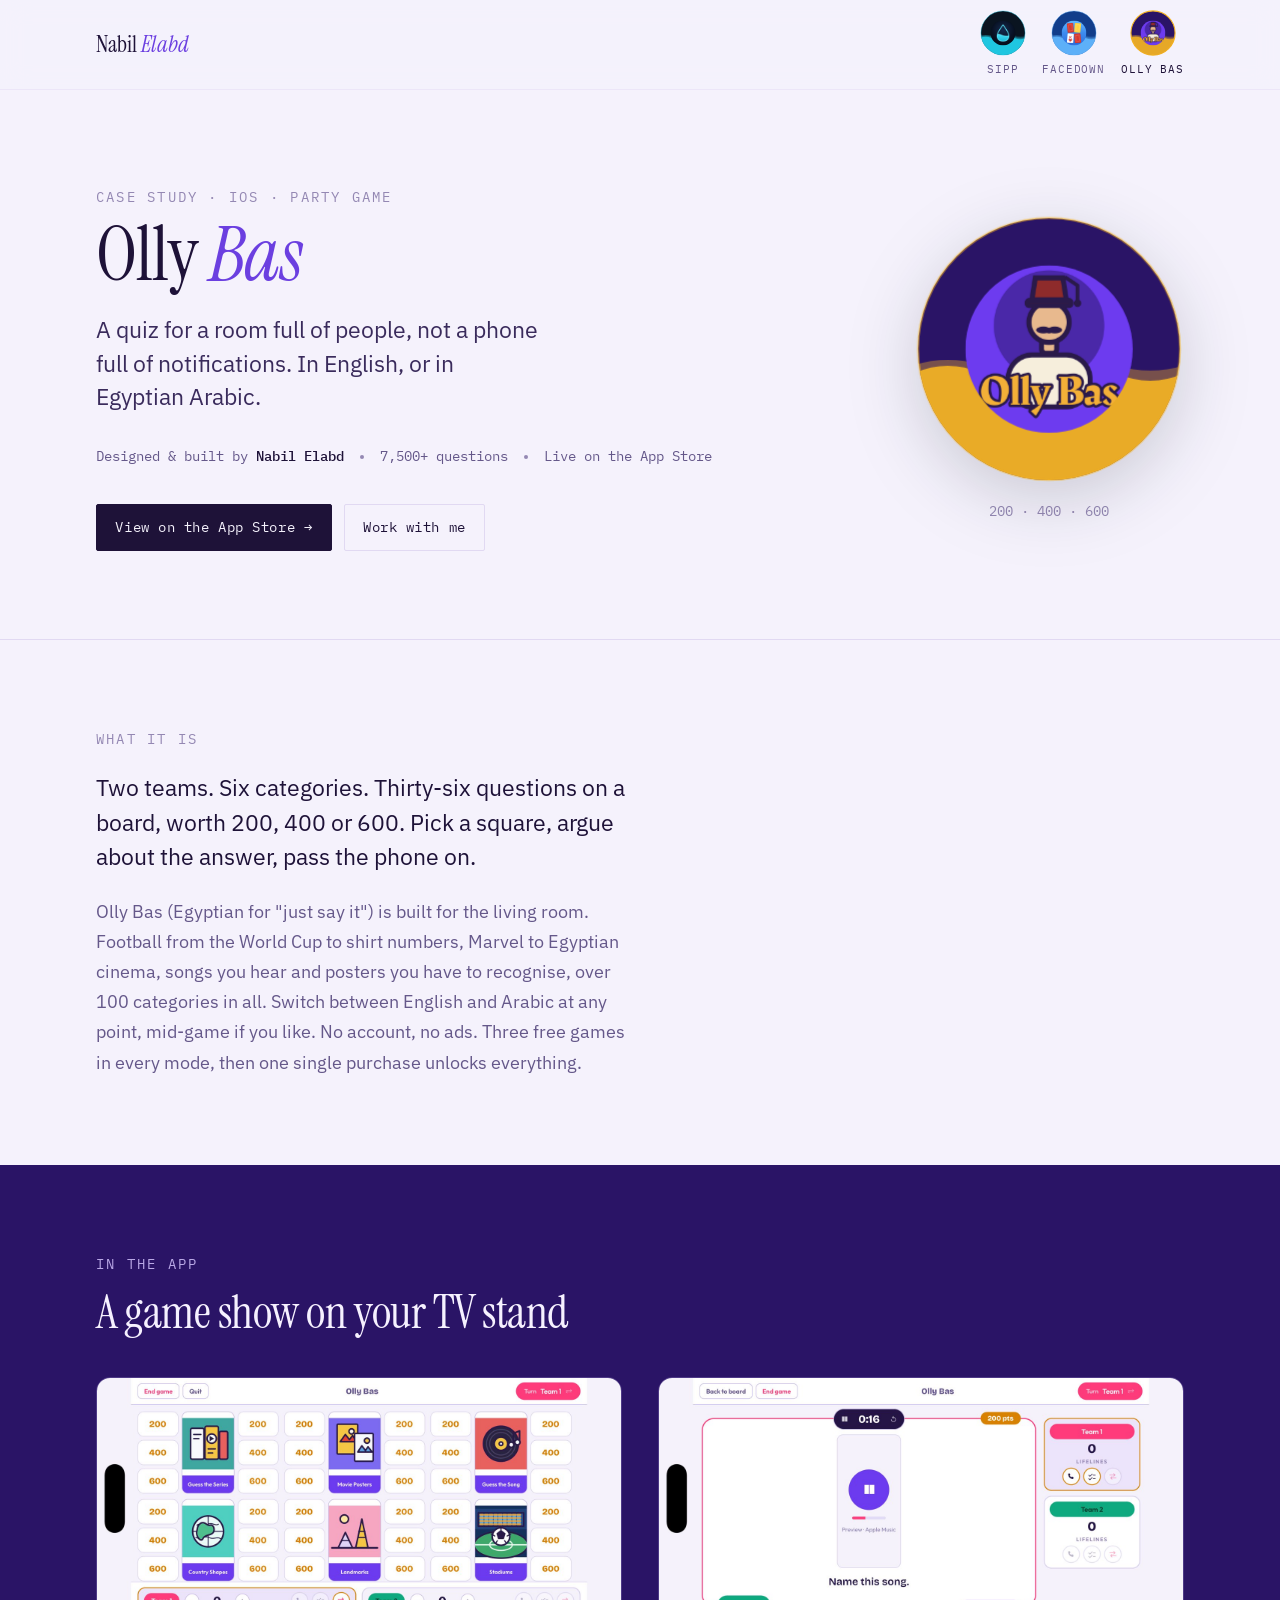
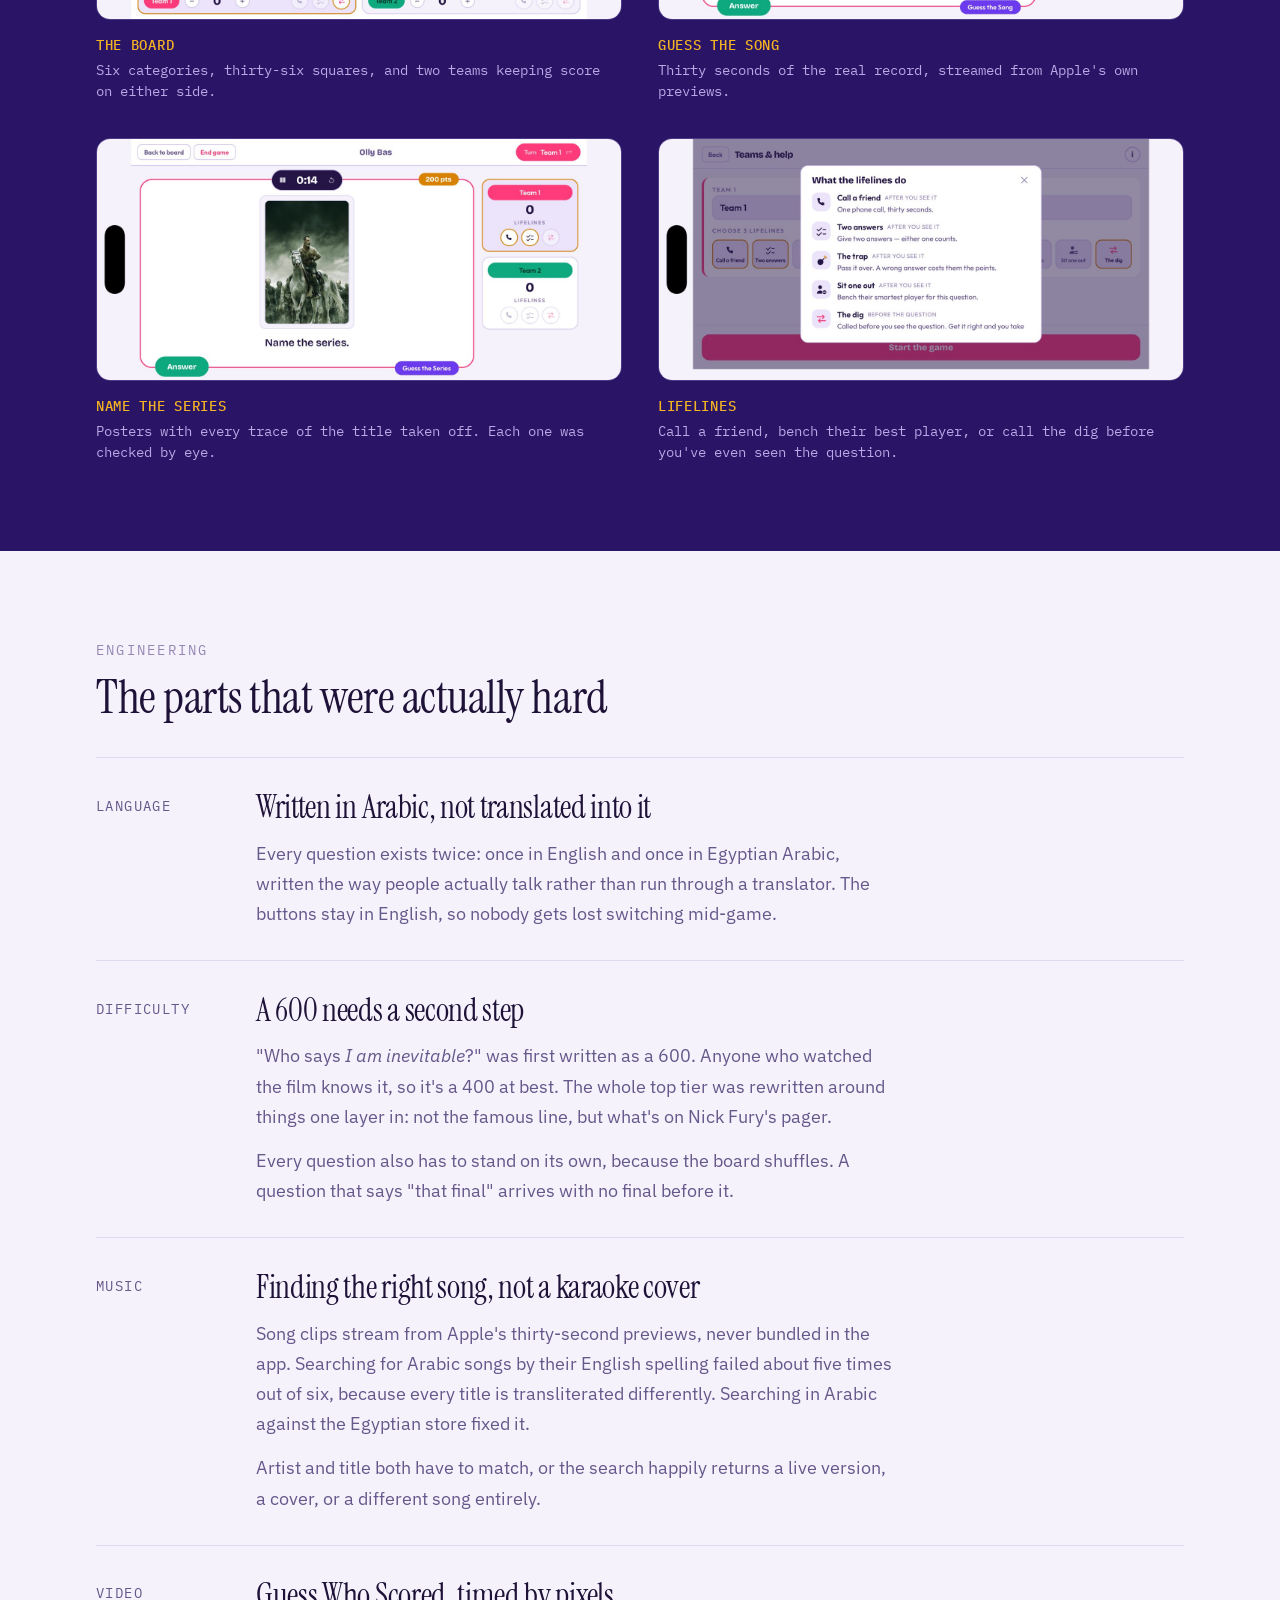
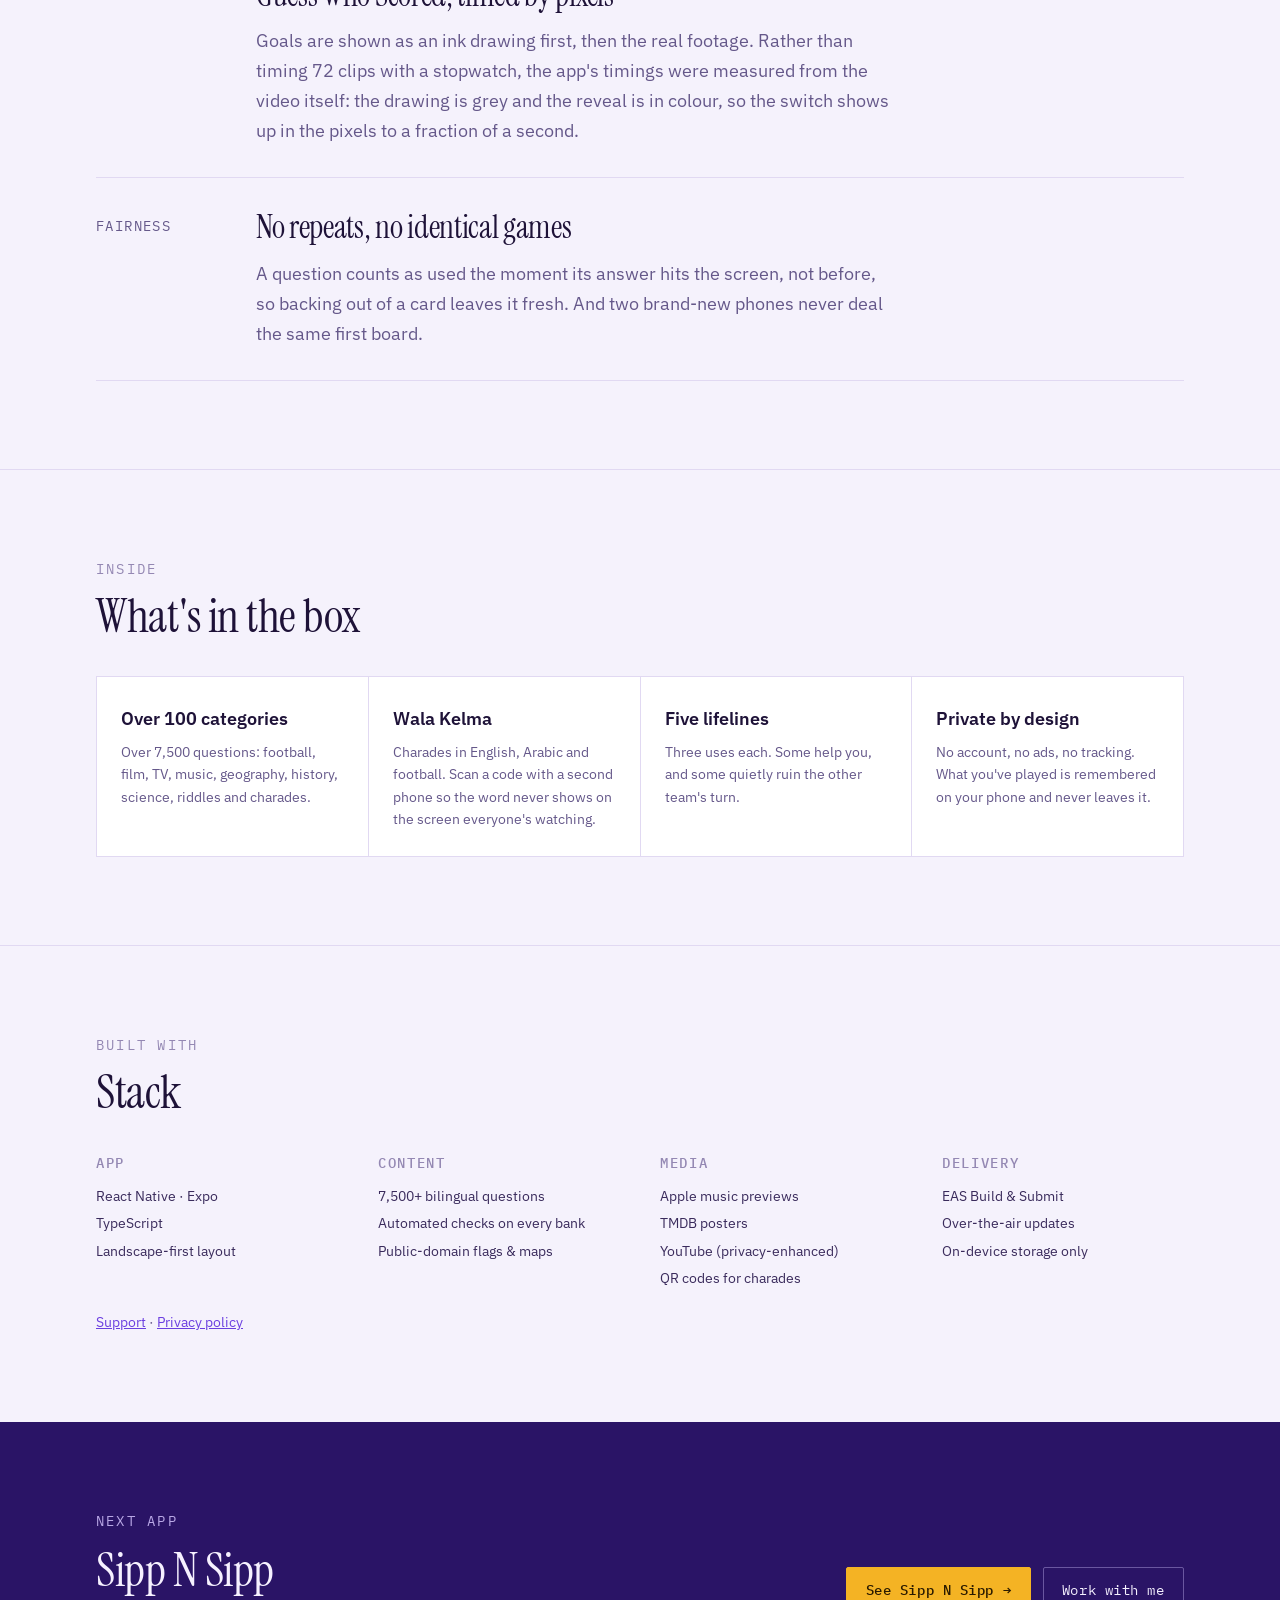
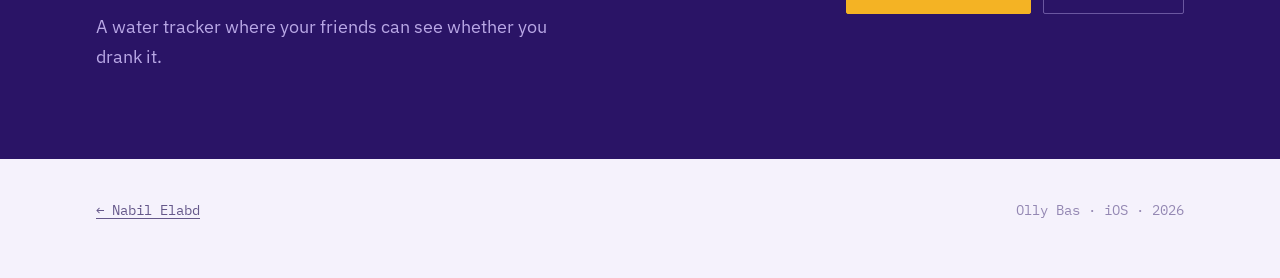
==== commit f8f90ea4: "Increase question count and update game details Updated the number of questions in the description a" ====
--- a/olly-bas/index.html
+++ b/olly-bas/index.html
@@ -4,7 +4,7 @@
 <meta charset="utf-8">
 <meta name="viewport" content="width=device-width, initial-scale=1">
 <title>Olly Bas — Nabil Elabd</title>
-<meta name="description" content="Olly Bas: a party quiz for a room full of people, with 4,500 questions in English and Egyptian Arabic. Designed and built by Nabil Elabd.">
+<meta name="description" content="Olly Bas: a party quiz for a room full of people, with 7,500 questions in English and Egyptian Arabic. Designed and built by Nabil Elabd.">
 <link rel="icon" href="../assets/icons/olly-bas.png">
 <link rel="preconnect" href="https://fonts.googleapis.com">
 <link rel="preconnect" href="https://fonts.gstatic.com" crossorigin>
@@ -59,7 +59,7 @@
       <div class="byline">
         <span>Designed &amp; built by <strong>Nabil Elabd</strong></span>
         <span class="rule-dot" aria-hidden="true"></span>
-        <span>4,500+ questions</span>
+        <span>7,500+ questions</span>
         <span class="rule-dot" aria-hidden="true"></span>
         <span>Live on the App&nbsp;Store</span>
       </div>
@@ -87,7 +87,7 @@
     <div class="col">
       <p class="eyebrow">What it is</p>
       <p class="big-line">Two teams. Six categories. Thirty-six questions on a board, worth 200, 400 or 600. Pick a square, argue about the answer, pass the phone on.</p>
-      <p class="quiet">Olly Bas (Egyptian for "just say it") is built for the living room. Football from the World Cup to shirt numbers, Marvel to Egyptian cinema, songs you hear and posters you have to recognise, 84 categories in all. Switch between English and Arabic at any point, mid-game if you like. No account, no ads, nothing to buy.</p>
+      <p class="quiet">Olly Bas (Egyptian for "just say it") is built for the living room. Football from the World Cup to shirt numbers, Marvel to Egyptian cinema, songs you hear and posters you have to recognise, over 100 categories in all. Switch between English and Arabic at any point, mid-game if you like. No account, no ads. Three free games in every mode, then one single purchase unlocks everything.</p>
     </div>
   </div>
 </section>
@@ -172,7 +172,7 @@
       <h2>What's in the box</h2>
     </div>
     <div class="grid-cards">
-      <div><h3>84 categories</h3><p>Over 4,500 questions: football, film, TV, music, geography, history, science, riddles and charades.</p></div>
+      <div><h3>Over 100 categories</h3><p>Over 7,500 questions: football, film, TV, music, geography, history, science, riddles and charades.</p></div>
       <div><h3>Wala Kelma</h3><p>Charades in English, Arabic and football. Scan a code with a second phone so the word never shows on the screen everyone's watching.</p></div>
       <div><h3>Five lifelines</h3><p>Three uses each. Some help you, and some quietly ruin the other team's turn.</p></div>
       <div><h3>Private by design</h3><p>No account, no ads, no tracking. What you've played is remembered on your phone and never leaves it.</p></div>
@@ -188,7 +188,7 @@
     </div>
     <div class="stack-grid">
       <div><h3>App</h3><ul><li>React Native &middot; Expo</li><li>TypeScript</li><li>Landscape-first layout</li></ul></div>
-      <div><h3>Content</h3><ul><li>4,500+ bilingual questions</li><li>Automated checks on every bank</li><li>Public-domain flags &amp; maps</li></ul></div>
+      <div><h3>Content</h3><ul><li>7,500+ bilingual questions</li><li>Automated checks on every bank</li><li>Public-domain flags &amp; maps</li></ul></div>
       <div><h3>Media</h3><ul><li>Apple music previews</li><li>TMDB posters</li><li>YouTube (privacy-enhanced)</li><li>QR codes for charades</li></ul></div>
       <div><h3>Delivery</h3><ul><li>EAS Build &amp; Submit</li><li>Over-the-air updates</li><li>On-device storage only</li></ul></div>
     </div>
